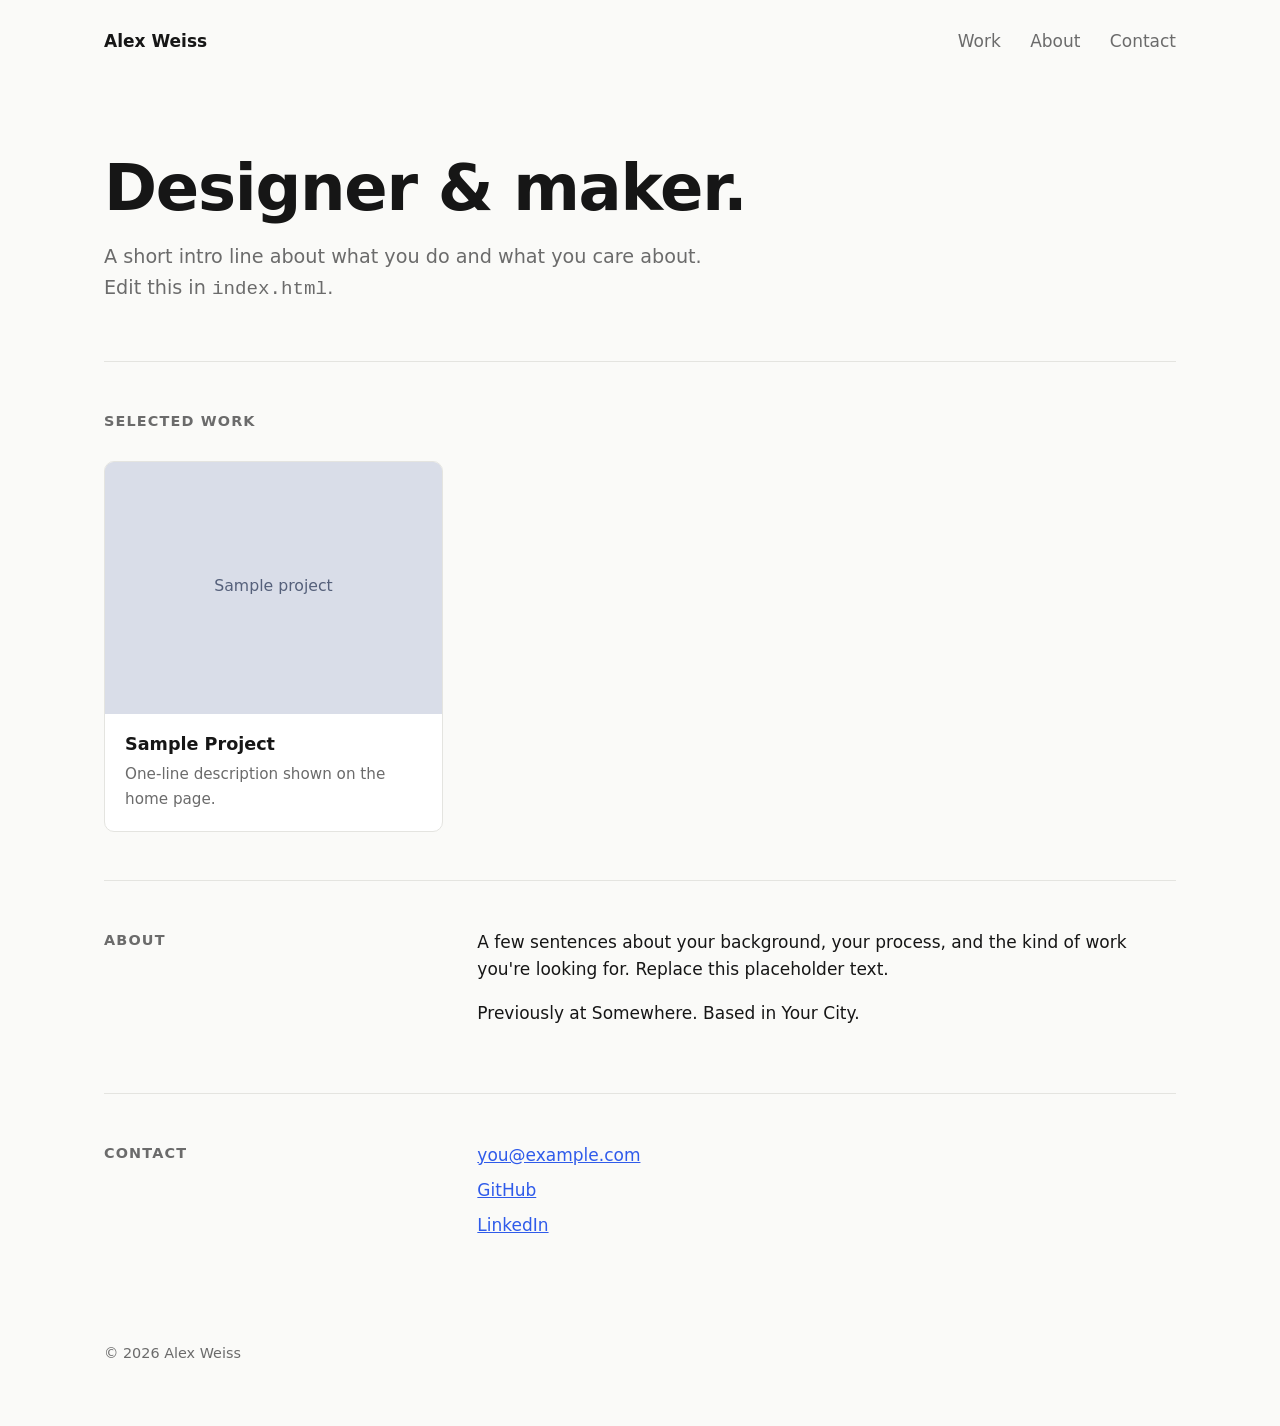
==== index.html @ 8ff73fb4 "Scaffold plain HTML portfolio site Home page with project grid, about and contact sections; data-dri" ====
<!doctype html>
<html lang="en">
<head>
  <meta charset="utf-8">
  <meta name="viewport" content="width=device-width, initial-scale=1">
  <title>Alex Weiss — Portfolio</title>
  <meta name="description" content="Selected work by Alex Weiss.">
  <link rel="stylesheet" href="css/style.css">
</head>
<body>
  <header class="site-header">
    <a class="logo" href="./">Alex Weiss</a>
    <nav>
      <a href="#work">Work</a>
      <a href="#about">About</a>
      <a href="#contact">Contact</a>
    </nav>
  </header>

  <main>
    <section class="hero">
      <h1>Designer &amp; maker.</h1>
      <p class="lede">A short intro line about what you do and what you care about. Edit this in <code>index.html</code>.</p>
    </section>

    <section id="work">
      <h2 class="section-title">Selected work</h2>
      <div class="grid" id="project-grid"></div>
      <noscript><p>Enable JavaScript to view projects.</p></noscript>
    </section>

    <section id="about" class="two-col">
      <h2 class="section-title">About</h2>
      <div>
        <p>A few sentences about your background, your process, and the kind of work you're looking for. Replace this placeholder text.</p>
        <p>Previously at Somewhere. Based in Your City.</p>
      </div>
    </section>

    <section id="contact" class="two-col">
      <h2 class="section-title">Contact</h2>
      <ul class="links">
        <li><a href="mailto:you@example.com">you@example.com</a></li>
        <li><a href="https://github.com/aweiss4383">GitHub</a></li>
        <li><a href="https://www.linkedin.com/">LinkedIn</a></li>
      </ul>
    </section>
  </main>

  <footer class="site-footer">
    <p>&copy; <span id="year"></span> Alex Weiss</p>
  </footer>

  <script src="js/projects.js"></script>
  <script src="js/main.js"></script>
</body>
</html>
---- css/style.css ----
:root {
  --bg: #fafaf8;
  --fg: #161616;
  --muted: #6b6b6b;
  --line: #e4e4e0;
  --card: #ffffff;
  --accent: #2f5bea;
  --max: 1120px;
}
@media (prefers-color-scheme: dark) {
  :root {
    --bg: #111111;
    --fg: #ececec;
    --muted: #9a9a9a;
    --line: #2a2a2a;
    --card: #1a1a1a;
    --accent: #7c9cff;
  }
}

* { box-sizing: border-box; }
html { scroll-behavior: smooth; }
body {
  margin: 0;
  background: var(--bg);
  color: var(--fg);
  font: 17px/1.6 system-ui, -apple-system, "Segoe UI", Roboto, sans-serif;
}
a { color: inherit; }
img { max-width: 100%; display: block; }

.site-header, main, .site-footer {
  max-width: var(--max);
  margin: 0 auto;
  padding: 0 24px;
}
.site-header {
  display: flex;
  justify-content: space-between;
  align-items: center;
  padding-top: 28px;
  padding-bottom: 28px;
}
.logo { font-weight: 700; text-decoration: none; }
.site-header nav a { margin-left: 24px; text-decoration: none; color: var(--muted); }
.site-header nav a:hover { color: var(--fg); }

.hero, .project-head { padding: 72px 0 56px; }
.hero h1, .project-head h1 {
  font-size: clamp(2.2rem, 6vw, 4rem);
  line-height: 1.05;
  margin: 0 0 20px;
  letter-spacing: -0.02em;
}
.lede { font-size: 1.2rem; color: var(--muted); max-width: 640px; margin: 0; }
.meta { color: var(--muted); margin: 0 0 12px; font-size: 0.9rem; text-transform: uppercase; letter-spacing: 0.06em; }

section { padding: 48px 0; border-top: 1px solid var(--line); }
.hero, .project-head { border-top: 0; }
.section-title { font-size: 0.9rem; text-transform: uppercase; letter-spacing: 0.08em; color: var(--muted); margin: 0 0 28px; font-weight: 600; }

.grid {
  display: grid;
  grid-template-columns: repeat(auto-fill, minmax(320px, 1fr));
  gap: 28px;
}
.card {
  text-decoration: none;
  background: var(--card);
  border: 1px solid var(--line);
  border-radius: 10px;
  overflow: hidden;
  transition: transform 0.2s ease, box-shadow 0.2s ease;
}
.card:hover { transform: translateY(-3px); box-shadow: 0 10px 30px rgba(0, 0, 0, 0.08); }
.card-media { aspect-ratio: 4 / 3; overflow: hidden; background: var(--line); }
.card-media img { width: 100%; height: 100%; object-fit: cover; }
.card-body { padding: 16px 20px 20px; }
.card-body h3 { margin: 0 0 4px; font-size: 1.1rem; }
.card-body p { margin: 0; color: var(--muted); font-size: 0.95rem; }

.two-col { display: grid; grid-template-columns: 1fr 2fr; gap: 24px; }
.two-col p:first-child { margin-top: 0; }
.links { list-style: none; padding: 0; margin: 0; }
.links li { margin-bottom: 8px; }
.links a { color: var(--accent); }

.gallery { display: grid; gap: 24px; border-top: 0; padding-top: 0; }
.gallery img { width: 100%; border-radius: 8px; cursor: zoom-in; }
.project-nav { display: flex; justify-content: space-between; padding: 40px 0; border-top: 1px solid var(--line); }
.project-nav a { color: var(--accent); text-decoration: none; }

.lightbox {
  position: fixed; inset: 0;
  background: rgba(0, 0, 0, 0.9);
  display: flex; align-items: center; justify-content: center;
  padding: 24px; z-index: 10; cursor: zoom-out;
}
.lightbox[hidden] { display: none; }
.lightbox img { max-height: 100%; max-width: 100%; object-fit: contain; }
.lightbox-close { position: absolute; top: 12px; right: 20px; background: none; border: 0; color: #fff; font-size: 2.5rem; cursor: pointer; }

.site-footer { padding-top: 32px; padding-bottom: 48px; color: var(--muted); font-size: 0.9rem; }

@media (max-width: 640px) {
  .two-col { grid-template-columns: 1fr; }
  .grid { grid-template-columns: 1fr; }
  .site-header nav a { margin-left: 16px; }
}
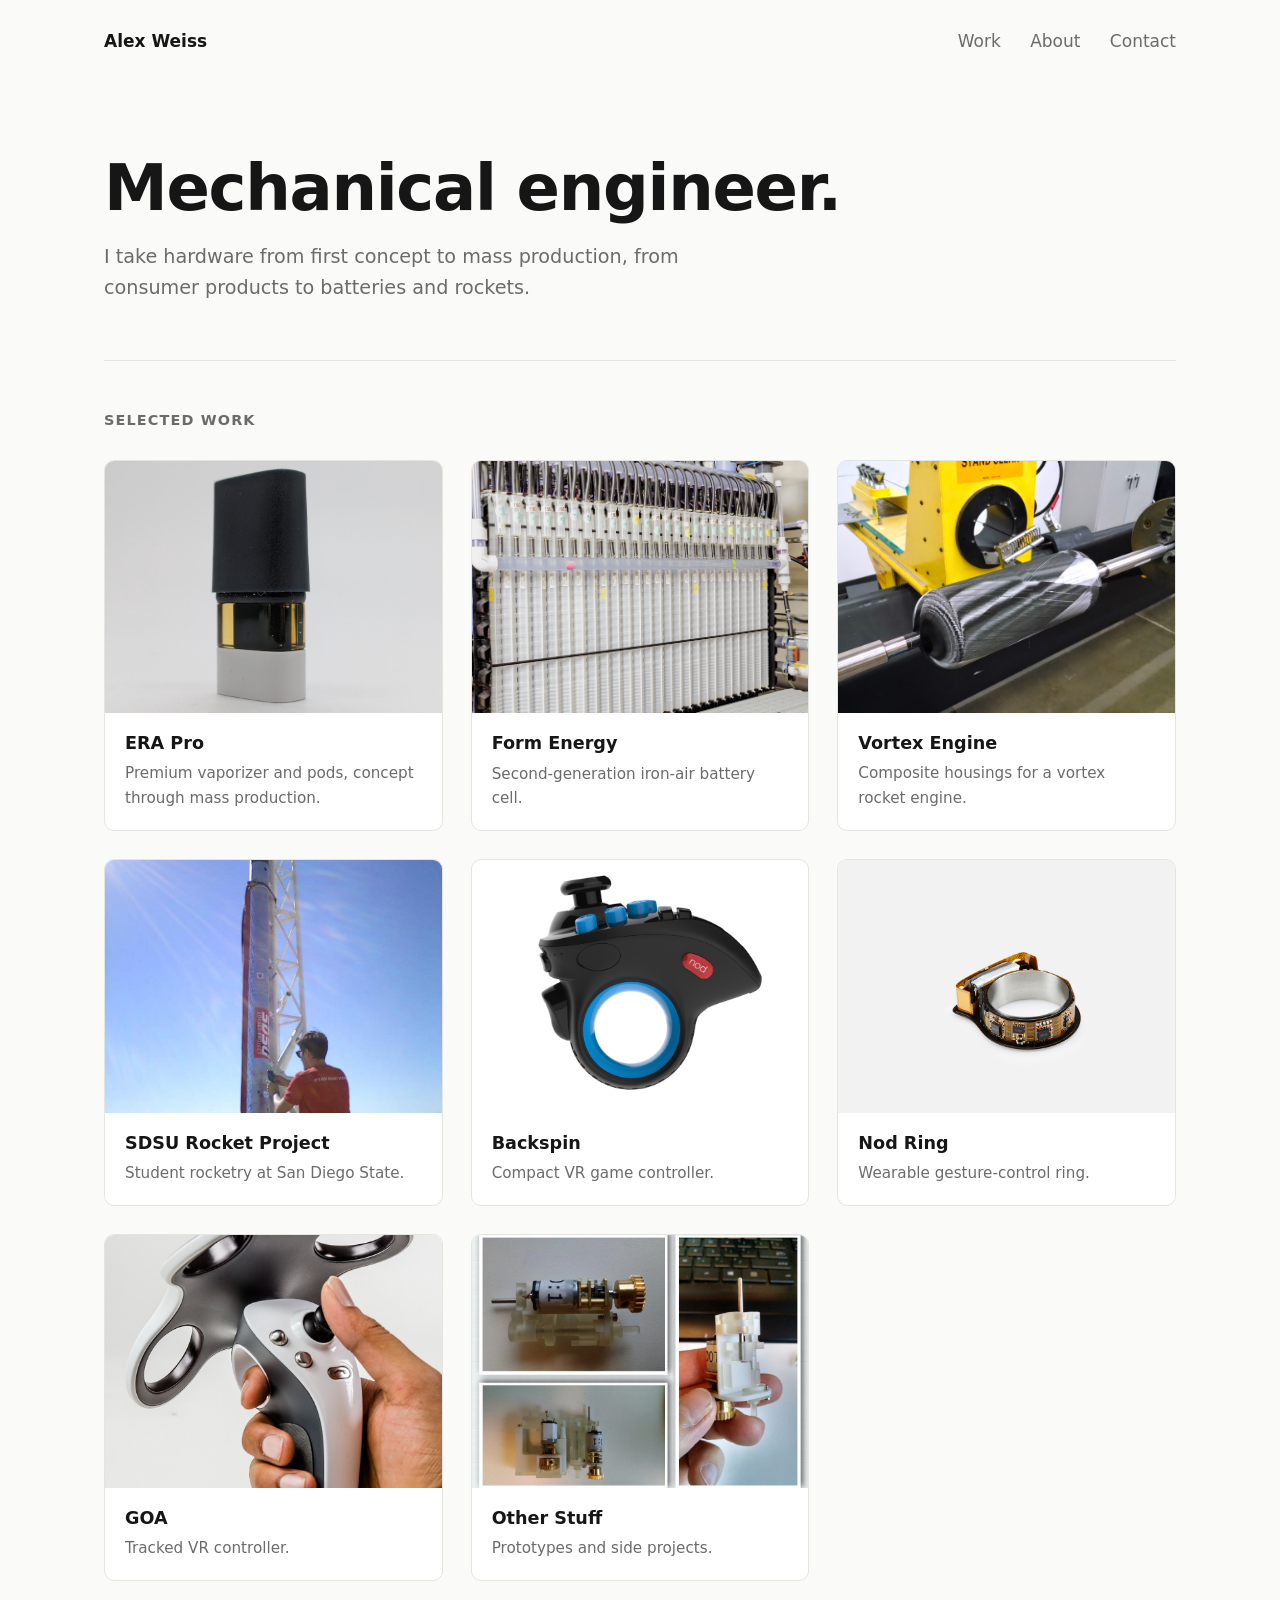
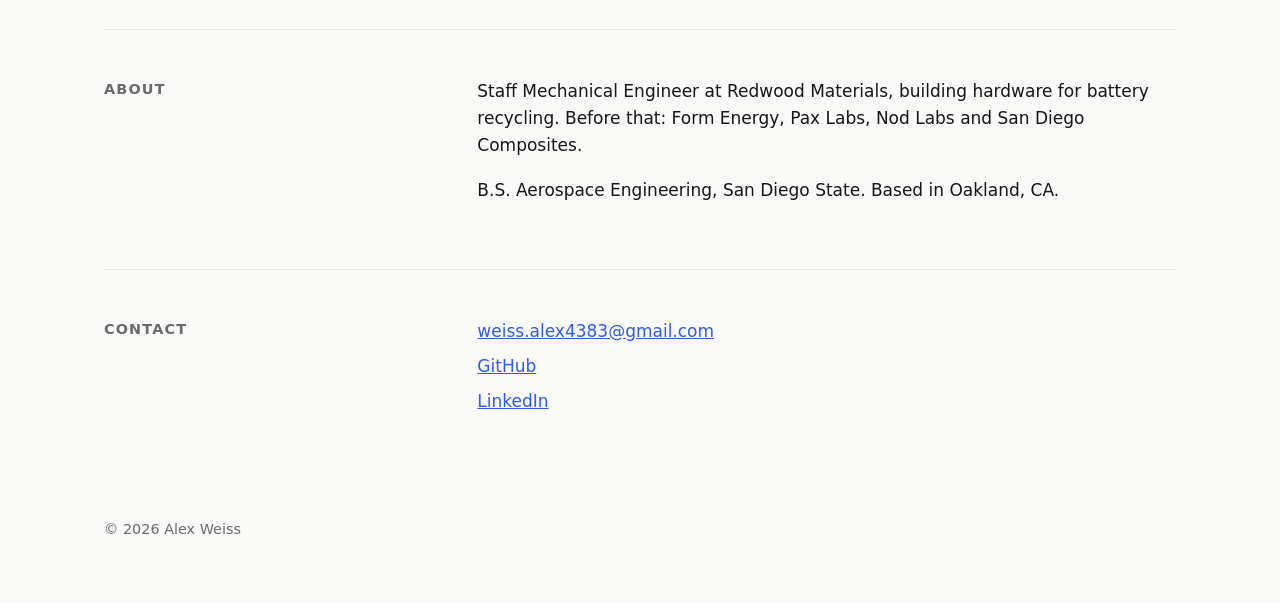
==== commit ad3a3d49: "Fill in site text from resume Co-Authored-By: Claude Opus 5.5 <noreply@anthropic.com>" ====
--- a/index.html
+++ b/index.html
@@ -4,7 +4,7 @@
   <meta charset="utf-8">
   <meta name="viewport" content="width=device-width, initial-scale=1">
   <title>Alex Weiss — Portfolio</title>
-  <meta name="description" content="Selected work by Alex Weiss.">
+  <meta name="description" content="Alex Weiss, mechanical engineer. Selected hardware work.">
   <link rel="stylesheet" href="css/style.css">
 </head>
 <body>
@@ -19,8 +19,8 @@
 
   <main>
     <section class="hero">
-      <h1>Designer &amp; maker.</h1>
-      <p class="lede">A short intro line about what you do and what you care about. Edit this in <code>index.html</code>.</p>
+      <h1>Mechanical engineer.</h1>
+      <p class="lede">I take hardware from first concept to mass production, from consumer products to batteries and rockets.</p>
     </section>
 
     <section id="work">
@@ -32,15 +32,15 @@
     <section id="about" class="two-col">
       <h2 class="section-title">About</h2>
       <div>
-        <p>A few sentences about your background, your process, and the kind of work you're looking for. Replace this placeholder text.</p>
-        <p>Previously at Somewhere. Based in Your City.</p>
+        <p>Staff Mechanical Engineer at Redwood Materials, building hardware for battery recycling. Before that: Form Energy, Pax Labs, Nod Labs and San Diego Composites.</p>
+        <p>B.S. Aerospace Engineering, San Diego State. Based in Oakland, CA.</p>
       </div>
     </section>
 
     <section id="contact" class="two-col">
       <h2 class="section-title">Contact</h2>
       <ul class="links">
-        <li><a href="mailto:you@example.com">you@example.com</a></li>
+        <li><a href="mailto:weiss.alex4383@gmail.com">weiss.alex4383@gmail.com</a></li>
         <li><a href="https://github.com/aweiss4383">GitHub</a></li>
         <li><a href="https://www.linkedin.com/">LinkedIn</a></li>
       </ul>
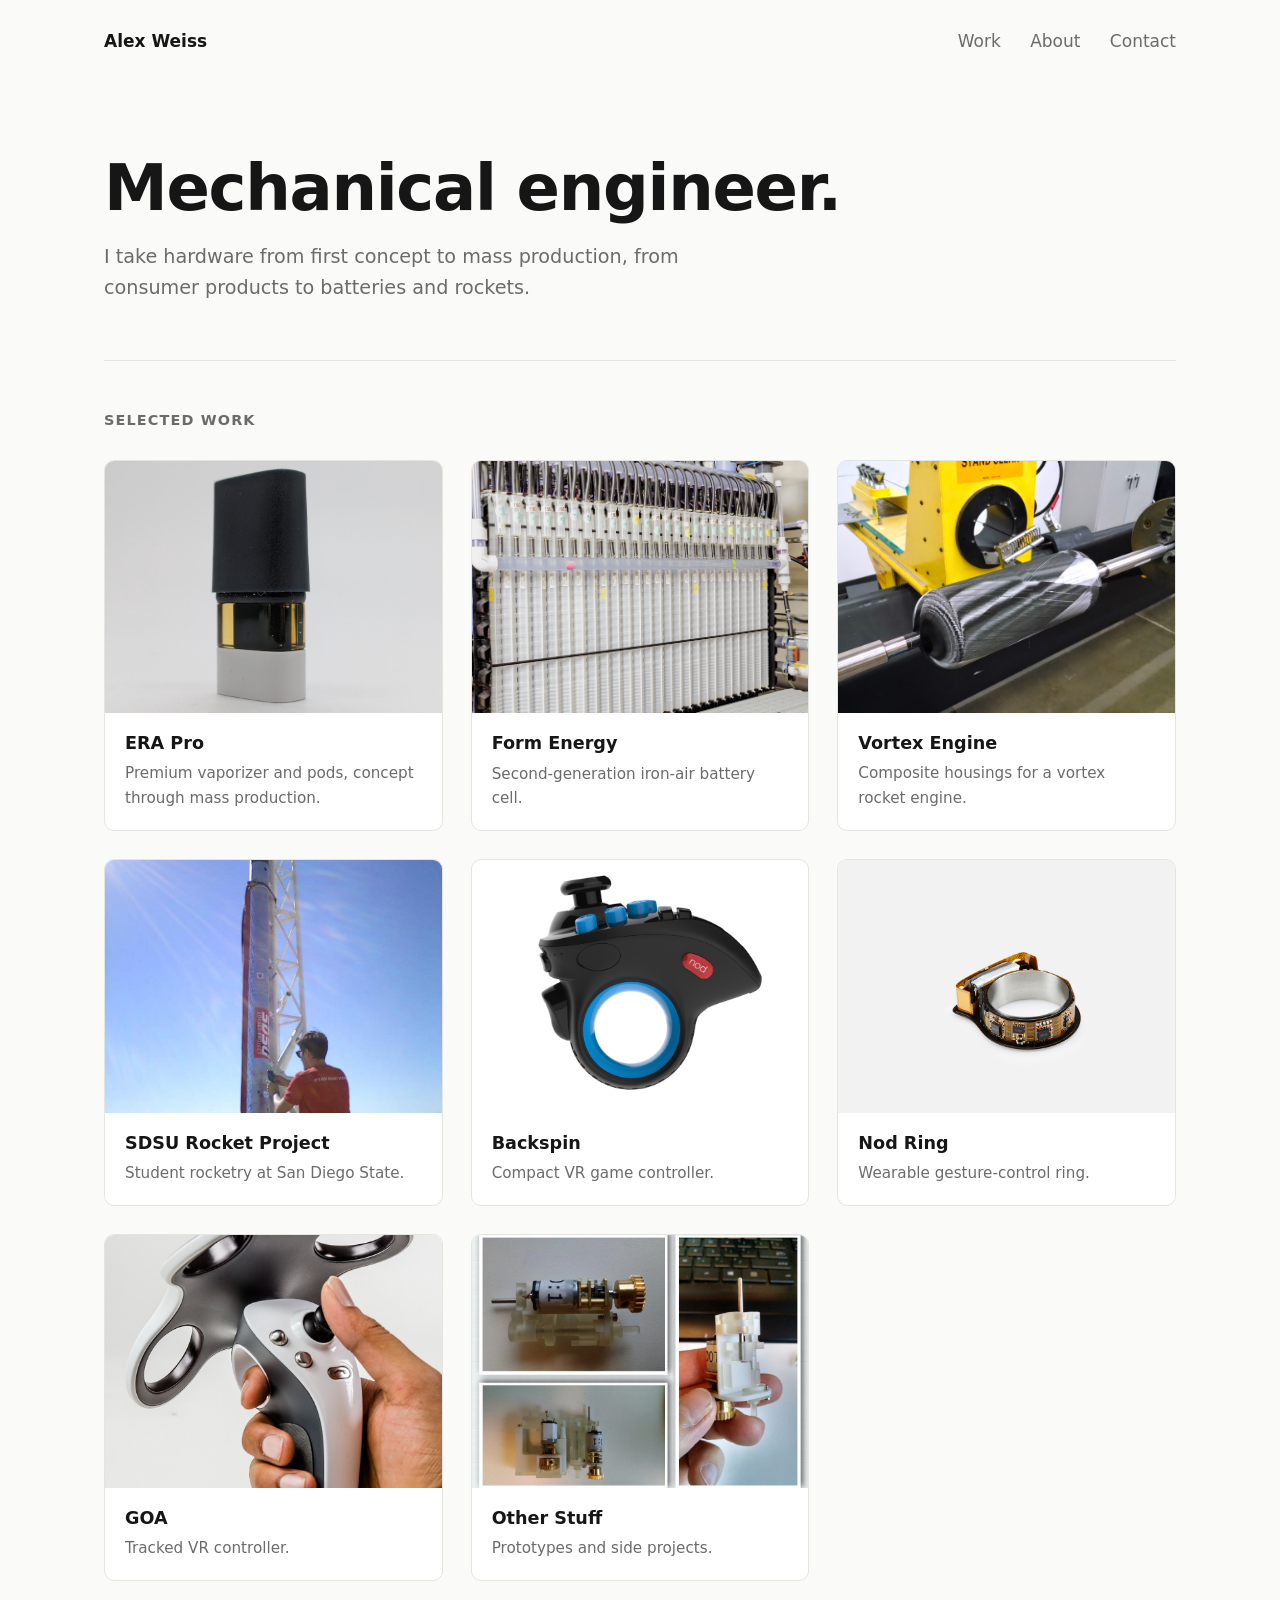
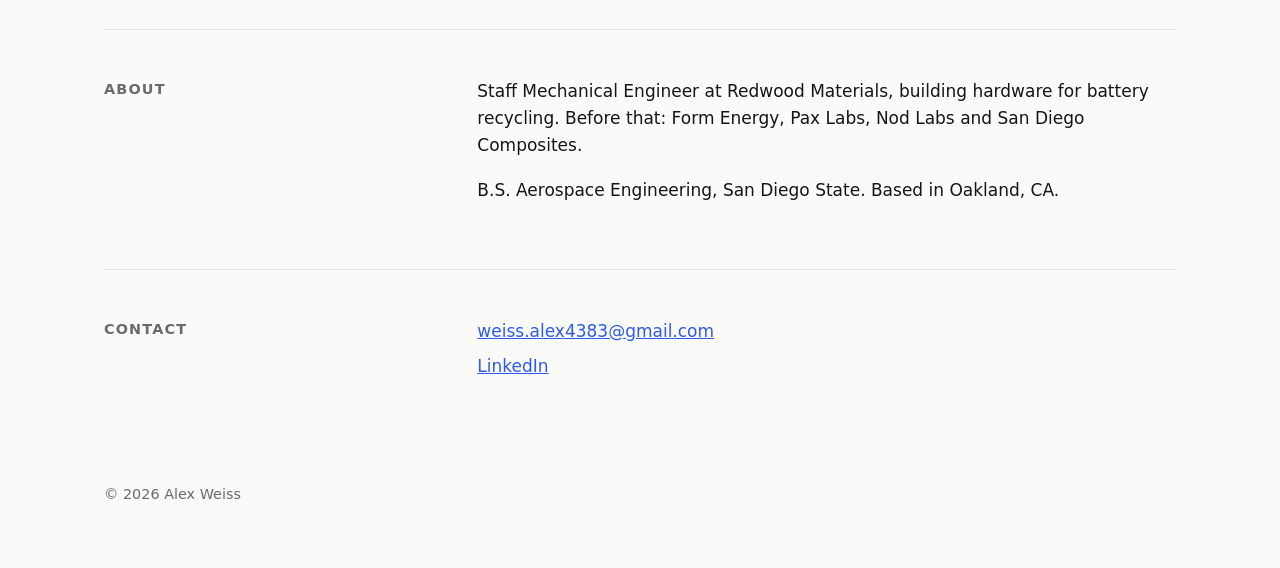
==== commit a07fb29a: "Update contact links: add LinkedIn profile, remove GitHub Co-Authored-By: Claude Opus 5.5 <noreply@a" ====
--- a/index.html
+++ b/index.html
@@ -41,8 +41,7 @@
       <h2 class="section-title">Contact</h2>
       <ul class="links">
         <li><a href="mailto:weiss.alex4383@gmail.com">weiss.alex4383@gmail.com</a></li>
-        <li><a href="https://github.com/aweiss4383">GitHub</a></li>
-        <li><a href="https://www.linkedin.com/">LinkedIn</a></li>
+        <li><a href="https://www.linkedin.com/in/alexweiss1/">LinkedIn</a></li>
       </ul>
     </section>
   </main>
